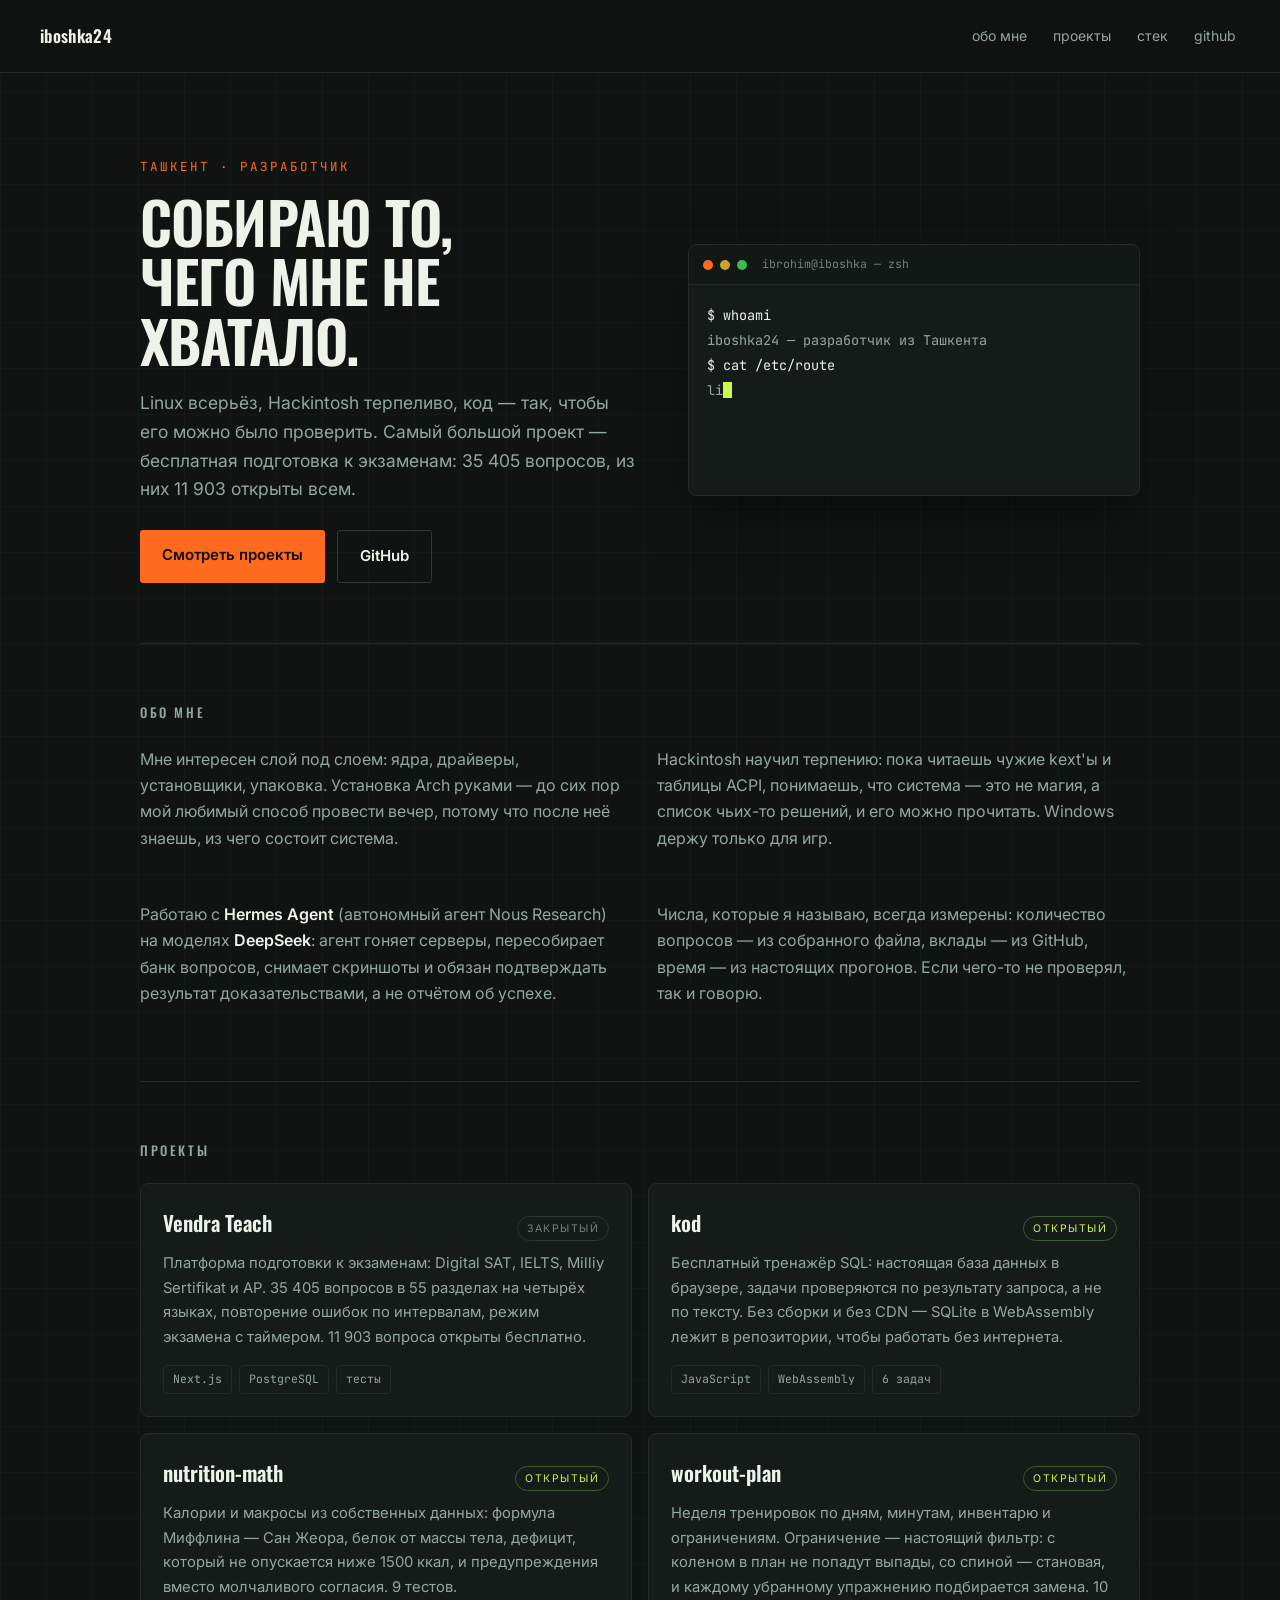
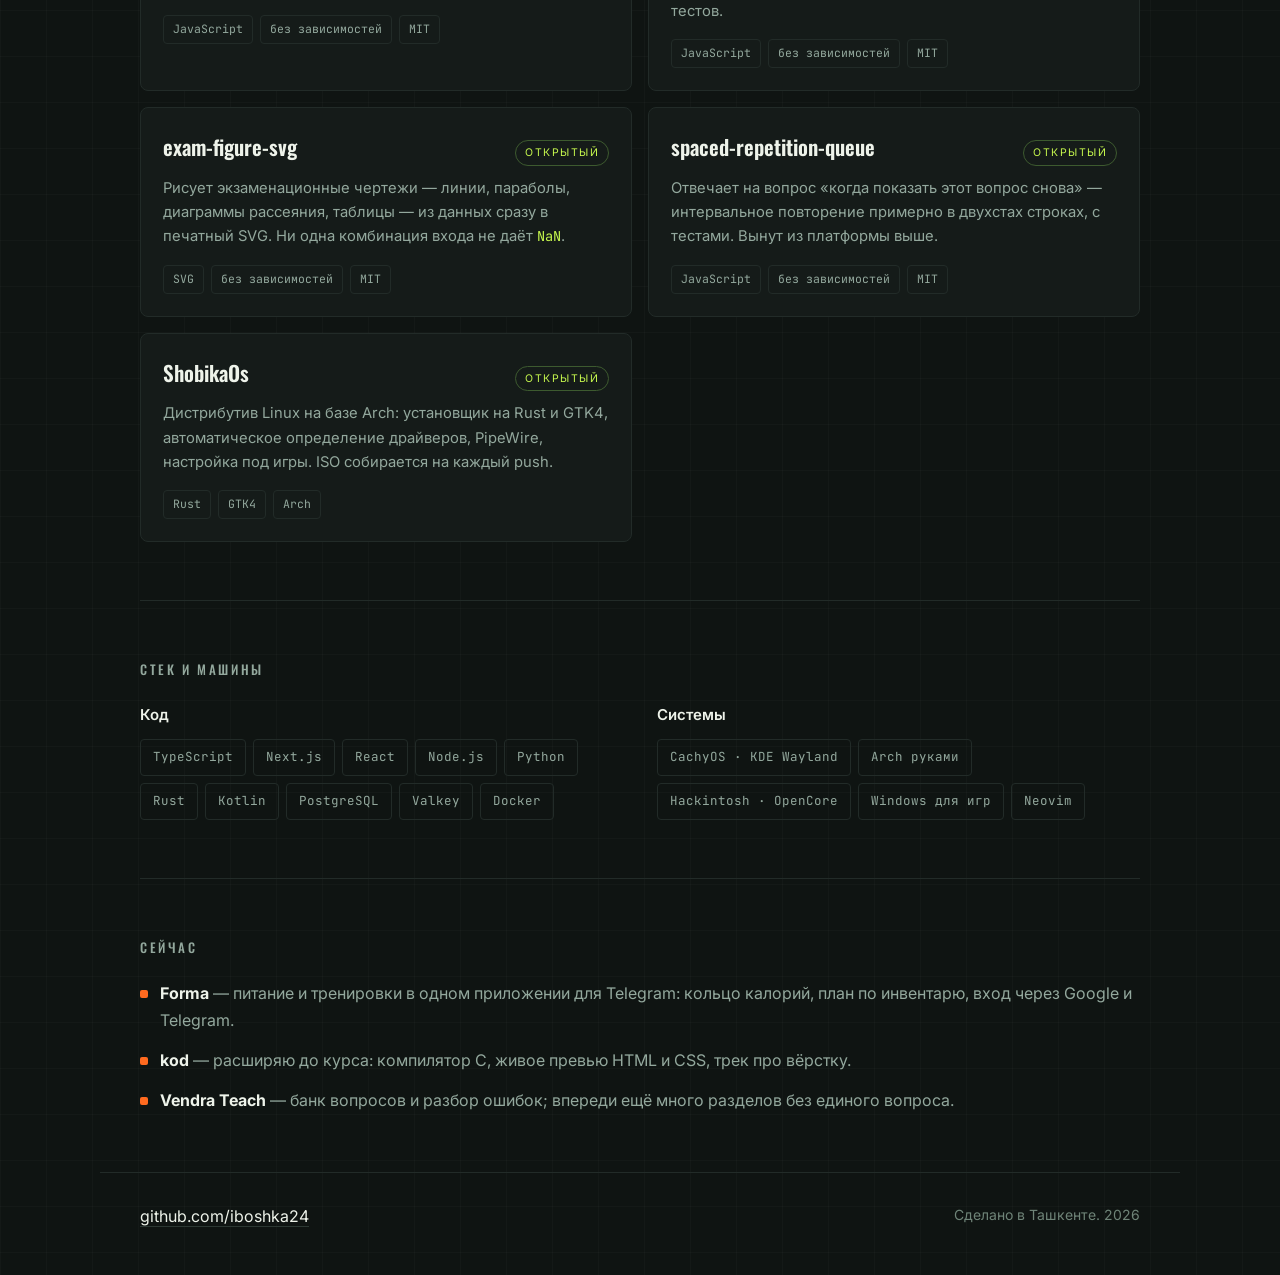
==== index.html @ 5a06afa7 "feat: сайт-портфолио — whoami, проекты, стек; тот же язык, что в профиле" ====
<!doctype html>
<html lang="ru">
<head>
<meta charset="utf-8" />
<meta name="viewport" content="width=device-width, initial-scale=1" />
<title>iboshka24 — разработчик, Ташкент</title>
<meta name="description" content="Разработчик из Ташкента: Linux, Hackintosh, инструменты и бесплатные сервисы для учёбы. Открытый исходный код." />
<meta name="theme-color" content="#0f1412" />
<link rel="preconnect" href="https://fonts.googleapis.com" />
<link rel="preconnect" href="https://fonts.gstatic.com" crossorigin />
<link href="https://fonts.googleapis.com/css2?family=Oswald:wght@500;600;700&family=Inter:wght@400;500;600&family=JetBrains+Mono:wght@400;500&display=swap" rel="stylesheet" />
<link rel="stylesheet" href="styles.css" />
<link rel="icon" href="data:image/svg+xml,%3Csvg xmlns='http://www.w3.org/2000/svg' viewBox='0 0 32 32'%3E%3Crect width='32' height='32' fill='%230f1412'/%3E%3Crect x='7' y='8' width='4' height='16' fill='%23ff6a1f'/%3E%3Crect x='14' y='8' width='11' height='4' fill='%23c7f94e'/%3E%3C/svg%3E" />
</head>
<body>

<header class="nav">
  <a class="mark" href="#top">iboshka24</a>
  <nav>
    <a href="#about">обо мне</a>
    <a href="#work">проекты</a>
    <a href="#stack">стек</a>
    <a href="https://github.com/iboshka24" rel="me noopener">github</a>
  </nav>
</header>

<main id="top">

  <section class="hero">
    <div class="hero-text">
      <p class="eyebrow">Ташкент · разработчик</p>
      <h1>Собираю то, <br />чего мне не хватало.</h1>
      <p class="lead">
        Linux всерьёз, Hackintosh терпеливо, код — так, чтобы его можно было проверить.
        Самый большой проект — бесплатная подготовка к экзаменам: 35 405 вопросов,
        из них 11 903 открыты всем.
      </p>
      <div class="hero-links">
        <a class="btn" href="#work">Смотреть проекты</a>
        <a class="btn ghost" href="https://github.com/iboshka24">GitHub</a>
      </div>
    </div>

    <div class="terminal" aria-hidden="true">
      <div class="term-bar"><i></i><i></i><i></i><span>ibrohim@iboshka — zsh</span></div>
      <pre id="typed"></pre>
    </div>
  </section>

  <section id="about" class="block">
    <h2 class="block-title">Обо мне</h2>
    <div class="two">
      <p>
        Мне интересен слой под слоем: ядра, драйверы, установщики, упаковка. Установка Arch
        руками — до сих пор мой любимый способ провести вечер, потому что после неё знаешь,
        из чего состоит система.
      </p>
      <p>
        Hackintosh научил терпению: пока читаешь чужие kext'ы и таблицы ACPI, понимаешь, что
        система — это не магия, а список чьих-то решений, и его можно прочитать. Windows
        держу только для игр.
      </p>
      <p>
        Работаю с <b>Hermes Agent</b> (автономный агент Nous Research) на моделях
        <b>DeepSeek</b>: агент гоняет серверы, пересобирает банк вопросов, снимает скриншоты
        и обязан подтверждать результат доказательствами, а не отчётом об успехе.
      </p>
      <p>
        Числа, которые я называю, всегда измерены: количество вопросов — из собранного файла,
        вклады — из GitHub, время — из настоящих прогонов. Если чего-то не проверял, так и
        говорю.
      </p>
    </div>
  </section>

  <section id="work" class="block">
    <h2 class="block-title">Проекты</h2>
    <div class="cards">

      <article class="card">
        <div class="card-head"><h3>Vendra Teach</h3><span class="tag">закрытый</span></div>
        <p>Платформа подготовки к экзаменам: Digital SAT, IELTS, Milliy Sertifikat и AP.
           35 405 вопросов в 55 разделах на четырёх языках, повторение ошибок по интервалам,
           режим экзамена с таймером. 11 903 вопроса открыты бесплатно.</p>
        <div class="chips"><span>Next.js</span><span>PostgreSQL</span><span>тесты</span></div>
      </article>

      <article class="card">
        <a class="card-head" href="https://github.com/iboshka24/kod"><h3>kod</h3><span class="tag accent">открытый</span></a>
        <p>Бесплатный тренажёр SQL: настоящая база данных в браузере, задачи проверяются
           по результату запроса, а не по тексту. Без сборки и без CDN — SQLite в WebAssembly
           лежит в репозитории, чтобы работать без интернета.</p>
        <div class="chips"><span>JavaScript</span><span>WebAssembly</span><span>6 задач</span></div>
      </article>

      <article class="card">
        <a class="card-head" href="https://github.com/iboshka24/nutrition-math"><h3>nutrition-math</h3><span class="tag accent">открытый</span></a>
        <p>Калории и макросы из собственных данных: формула Миффлина — Сан Жеора, белок
           от массы тела, дефицит, который не опускается ниже 1500 ккал, и предупреждения
           вместо молчаливого согласия. 9 тестов.</p>
        <div class="chips"><span>JavaScript</span><span>без зависимостей</span><span>MIT</span></div>
      </article>

      <article class="card">
        <a class="card-head" href="https://github.com/iboshka24/workout-plan"><h3>workout-plan</h3><span class="tag accent">открытый</span></a>
        <p>Неделя тренировок по дням, минутам, инвентарю и ограничениям. Ограничение —
           настоящий фильтр: с коленом в план не попадут выпады, со спиной — становая,
           и каждому убранному упражнению подбирается замена. 10 тестов.</p>
        <div class="chips"><span>JavaScript</span><span>без зависимостей</span><span>MIT</span></div>
      </article>

      <article class="card">
        <a class="card-head" href="https://github.com/iboshka24/exam-figure-svg"><h3>exam-figure-svg</h3><span class="tag accent">открытый</span></a>
        <p>Рисует экзаменационные чертежи — линии, параболы, диаграммы рассеяния, таблицы —
           из данных сразу в печатный SVG. Ни одна комбинация входа не даёт <code>NaN</code>.</p>
        <div class="chips"><span>SVG</span><span>без зависимостей</span><span>MIT</span></div>
      </article>

      <article class="card">
        <a class="card-head" href="https://github.com/iboshka24/spaced-repetition-queue"><h3>spaced-repetition-queue</h3><span class="tag accent">открытый</span></a>
        <p>Отвечает на вопрос «когда показать этот вопрос снова» — интервальное повторение
           примерно в двухстах строках, с тестами. Вынут из платформы выше.</p>
        <div class="chips"><span>JavaScript</span><span>без зависимостей</span><span>MIT</span></div>
      </article>

      <article class="card">
        <a class="card-head" href="https://github.com/iboshka24/ShobikaOs"><h3>ShobikaOs</h3><span class="tag accent">открытый</span></a>
        <p>Дистрибутив Linux на базе Arch: установщик на Rust и GTK4, автоматическое определение
           драйверов, PipeWire, настройка под игры. ISO собирается на каждый push.</p>
        <div class="chips"><span>Rust</span><span>GTK4</span><span>Arch</span></div>
      </article>

    </div>
  </section>

  <section id="stack" class="block">
    <h2 class="block-title">Стек и машины</h2>
    <div class="two">
      <div>
        <h3 class="mini">Код</h3>
        <div class="chips big">
          <span>TypeScript</span><span>Next.js</span><span>React</span><span>Node.js</span>
          <span>Python</span><span>Rust</span><span>Kotlin</span><span>PostgreSQL</span>
          <span>Valkey</span><span>Docker</span>
        </div>
      </div>
      <div>
        <h3 class="mini">Системы</h3>
        <div class="chips big">
          <span>CachyOS · KDE Wayland</span><span>Arch руками</span><span>Hackintosh · OpenCore</span>
          <span>Windows для игр</span><span>Neovim</span>
        </div>
      </div>
    </div>
  </section>

  <section class="block">
    <h2 class="block-title">Сейчас</h2>
    <ul class="now">
      <li><b>Forma</b> — питание и тренировки в одном приложении для Telegram: кольцо калорий, план по инвентарю, вход через Google и Telegram.</li>
      <li><b>kod</b> — расширяю до курса: компилятор C, живое превью HTML и CSS, трек про вёрстку.</li>
      <li><b>Vendra Teach</b> — банк вопросов и разбор ошибок; впереди ещё много разделов без единого вопроса.</li>
    </ul>
  </section>

</main>

<footer class="foot">
  <div>
    <a href="https://github.com/iboshka24">github.com/iboshka24</a>
  </div>
  <div class="dim">Сделано в Ташкенте. <span id="year"></span></div>
</footer>

<script src="app.js"></script>
</body>
</html>
---- styles.css ----
/* Тот же язык, что и в профиле: графит, оранжевый, лайм. */
:root {
  --bg: #0f1412; --panel: #151b19; --line: #222b28; --line-soft: #2c3833;
  --fg: #eef3ea; --dim: #93a89d; --faint: #6f8478;
  --orange: #ff6a1f; --lime: #c7f94e; --mint: #5ce1c6;
  --max: 1080px;
}
* { box-sizing: border-box; }
html { scroll-behavior: smooth; }
body {
  margin: 0; background: var(--bg); color: var(--fg);
  font: 16px/1.65 "Inter", -apple-system, "Segoe UI", system-ui, sans-serif;
  -webkit-font-smoothing: antialiased;
  background-image:
    linear-gradient(rgba(255,255,255,.018) 1px, transparent 1px),
    linear-gradient(90deg, rgba(255,255,255,.018) 1px, transparent 1px);
  background-size: 46px 46px;
}
a { color: inherit; }
code { font-family: "JetBrains Mono", ui-monospace, monospace; color: var(--lime); font-size: .92em; }

.nav { position: sticky; top: 0; z-index: 10; display: flex; align-items: center; justify-content: space-between;
       gap: 16px; padding: 14px clamp(16px, 5vw, 40px); background: rgba(15,20,18,.82);
       backdrop-filter: blur(12px); border-bottom: 1px solid var(--line); }
.mark { font-family: "Oswald", sans-serif; font-weight: 600; letter-spacing: .02em; text-decoration: none; font-size: 17px;
        display: inline-flex; align-items: center; min-height: 44px; }
.nav nav { display: flex; gap: 18px; flex-wrap: wrap; }
.nav nav a { color: var(--dim); text-decoration: none; font-size: 14px; display: inline-flex; align-items: center;
            min-height: 44px; padding: 0 4px; }
.nav nav a:hover { color: var(--lime); }

main { max-width: var(--max); margin: 0 auto; padding: 0 clamp(16px, 5vw, 40px); }

.hero { display: grid; gap: 34px; padding: clamp(40px, 8vw, 84px) 0 clamp(30px, 6vw, 60px); }
@media (min-width: 900px) { .hero { grid-template-columns: 1.05fr .95fr; align-items: center; gap: 48px; } }
.eyebrow { color: var(--orange); font-size: 12.5px; letter-spacing: .16em; text-transform: uppercase;
           font-family: "JetBrains Mono", monospace; margin: 0 0 14px; }
h1 { font-family: "Oswald", sans-serif; font-size: clamp(34px, 7vw, 58px); line-height: 1.03;
     font-weight: 600; letter-spacing: -.015em; margin: 0 0 18px; text-transform: uppercase; }
.lead { color: var(--dim); font-size: clamp(15.5px, 2.4vw, 17.5px); max-width: 46ch; margin: 0 0 26px; }
.hero-links { display: flex; gap: 12px; flex-wrap: wrap; }
.btn { display: inline-block; text-decoration: none; font-weight: 600; font-size: 15px; padding: 13px 22px;
       border-radius: 3px; background: var(--orange); color: #12100e; min-height: 46px; }
.btn.ghost { background: transparent; color: var(--fg); border: 1px solid var(--line-soft); }
.btn:hover { transform: translateY(-1px); }

.terminal { background: var(--panel); border: 1px solid var(--line); border-radius: 8px; overflow: hidden;
            box-shadow: 0 18px 50px rgba(0,0,0,.45); }
.term-bar { display: flex; align-items: center; gap: 7px; padding: 10px 14px; background: #121816;
            border-bottom: 1px solid var(--line); }
.term-bar i { width: 10px; height: 10px; border-radius: 50%; background: #2f3a36; }
.term-bar i:first-child { background: var(--orange); }
.term-bar i:nth-child(2) { background: #c9a227; }
.term-bar i:nth-child(3) { background: #3fb950; }
.term-bar span { margin-left: 8px; color: var(--faint); font-family: "JetBrains Mono", monospace; font-size: 11.5px; }
#typed { margin: 0; padding: 18px; font-family: "JetBrains Mono", monospace; font-size: 13.5px;
         line-height: 1.85; color: var(--lime); white-space: pre-wrap; min-height: 210px; }
#typed .cmd { color: var(--fg); }
#typed .out { color: var(--dim); }
.caret { display: inline-block; width: 9px; height: 16px; background: var(--lime); vertical-align: -3px;
         animation: blink 1.05s steps(1) infinite; }
@keyframes blink { 50% { opacity: 0 } }

.block { padding: clamp(34px, 6vw, 58px) 0; border-top: 1px solid var(--line); }
.block-title { font-family: "Oswald", sans-serif; font-size: 13px; letter-spacing: .2em; text-transform: uppercase;
               color: var(--dim); font-weight: 500; margin: 0 0 22px; }
.two { display: grid; gap: 22px; }
@media (min-width: 820px) { .two { grid-template-columns: 1fr 1fr; gap: 34px; } }
.two p { color: var(--dim); margin: 0 0 16px; }
.two p b { color: var(--fg); font-weight: 600; }
.mini { font-size: 15px; font-weight: 600; margin: 0 0 12px; }

.cards { display: grid; gap: 16px; }
@media (min-width: 820px) { .cards { grid-template-columns: 1fr 1fr; } }
.card { background: var(--panel); border: 1px solid var(--line); border-radius: 8px; padding: 22px;
        transition: border-color .2s, transform .2s; }
.card:hover { border-color: var(--line-soft); transform: translateY(-2px); }
.card-head { display: flex; align-items: baseline; justify-content: space-between; gap: 12px;
             text-decoration: none; margin-bottom: 10px; }
.card-head h3 { font-family: "Oswald", sans-serif; font-size: 21px; font-weight: 600; margin: 0; }
a.card-head:hover h3 { color: var(--lime); }
.tag { font-size: 10.5px; letter-spacing: .14em; text-transform: uppercase; color: var(--faint);
       border: 1px solid var(--line-soft); border-radius: 999px; padding: 3px 9px; white-space: nowrap; }
.tag.accent { color: var(--lime); border-color: #3d5a2f; }
.card p { color: var(--dim); font-size: 14.8px; margin: 0 0 16px; }
.chips { display: flex; gap: 7px; flex-wrap: wrap; }
.chips span { font-family: "JetBrains Mono", monospace; font-size: 11.5px; color: var(--dim);
              border: 1px solid var(--line); border-radius: 4px; padding: 4px 9px; }
.chips.big span { font-size: 12.5px; padding: 7px 12px; }

.now { list-style: none; padding: 0; margin: 0; display: grid; gap: 14px; }
.now li { color: var(--dim); padding-left: 20px; position: relative; }
.now li::before { content: ""; position: absolute; left: 0; top: 10px; width: 8px; height: 8px;
                  background: var(--orange); border-radius: 2px; }
.now b { color: var(--fg); }

.foot { max-width: var(--max); margin: 0 auto; padding: 30px clamp(16px, 5vw, 40px) 46px;
        display: flex; justify-content: space-between; gap: 16px; flex-wrap: wrap;
        border-top: 1px solid var(--line); }
.foot a { color: var(--fg); text-decoration: none; border-bottom: 1px solid var(--line-soft); }
.foot a:hover { color: var(--lime); border-color: var(--lime); }
.dim { color: var(--faint); font-size: 14px; }

.reveal { opacity: 0; transform: translateY(14px); transition: opacity .6s ease, transform .6s ease; }
.reveal.on { opacity: 1; transform: none; }
@media (prefers-reduced-motion: reduce) { * { animation: none !important; transition: none !important; }
  .reveal { opacity: 1; transform: none; } }
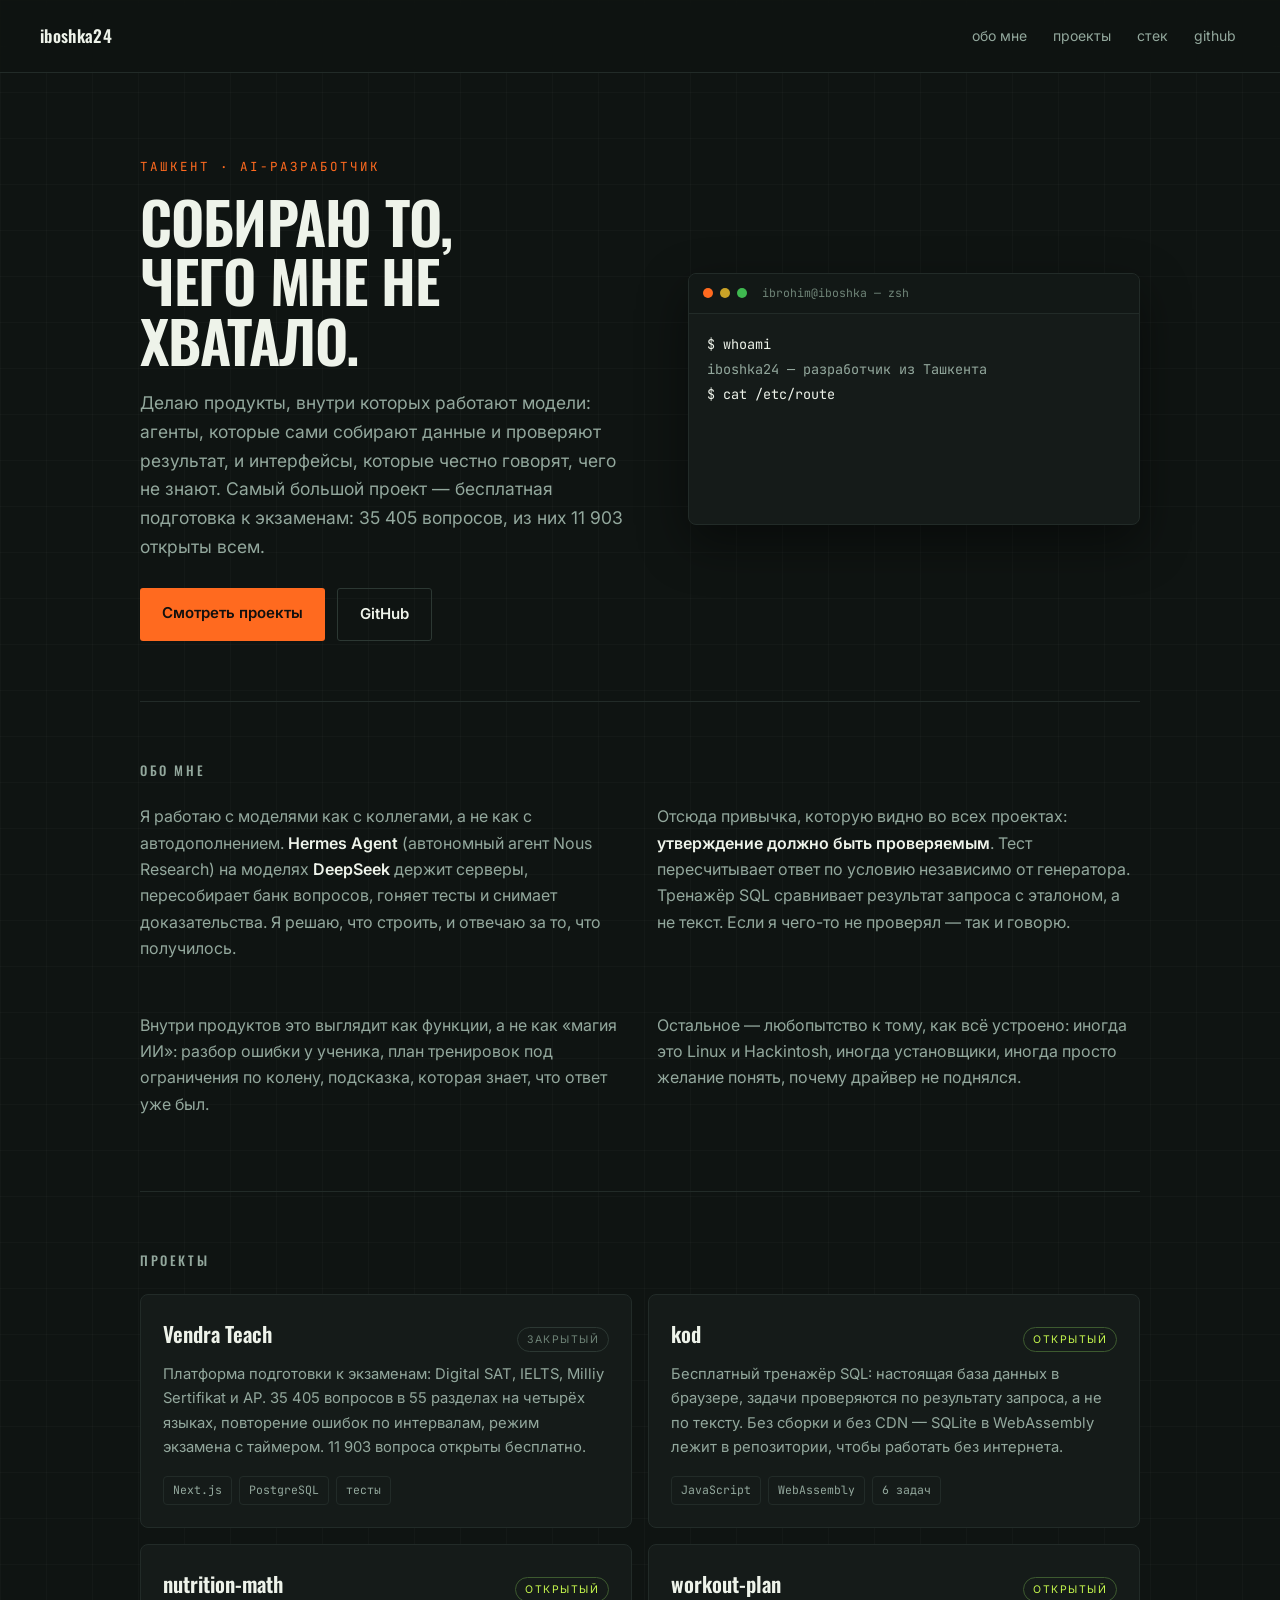
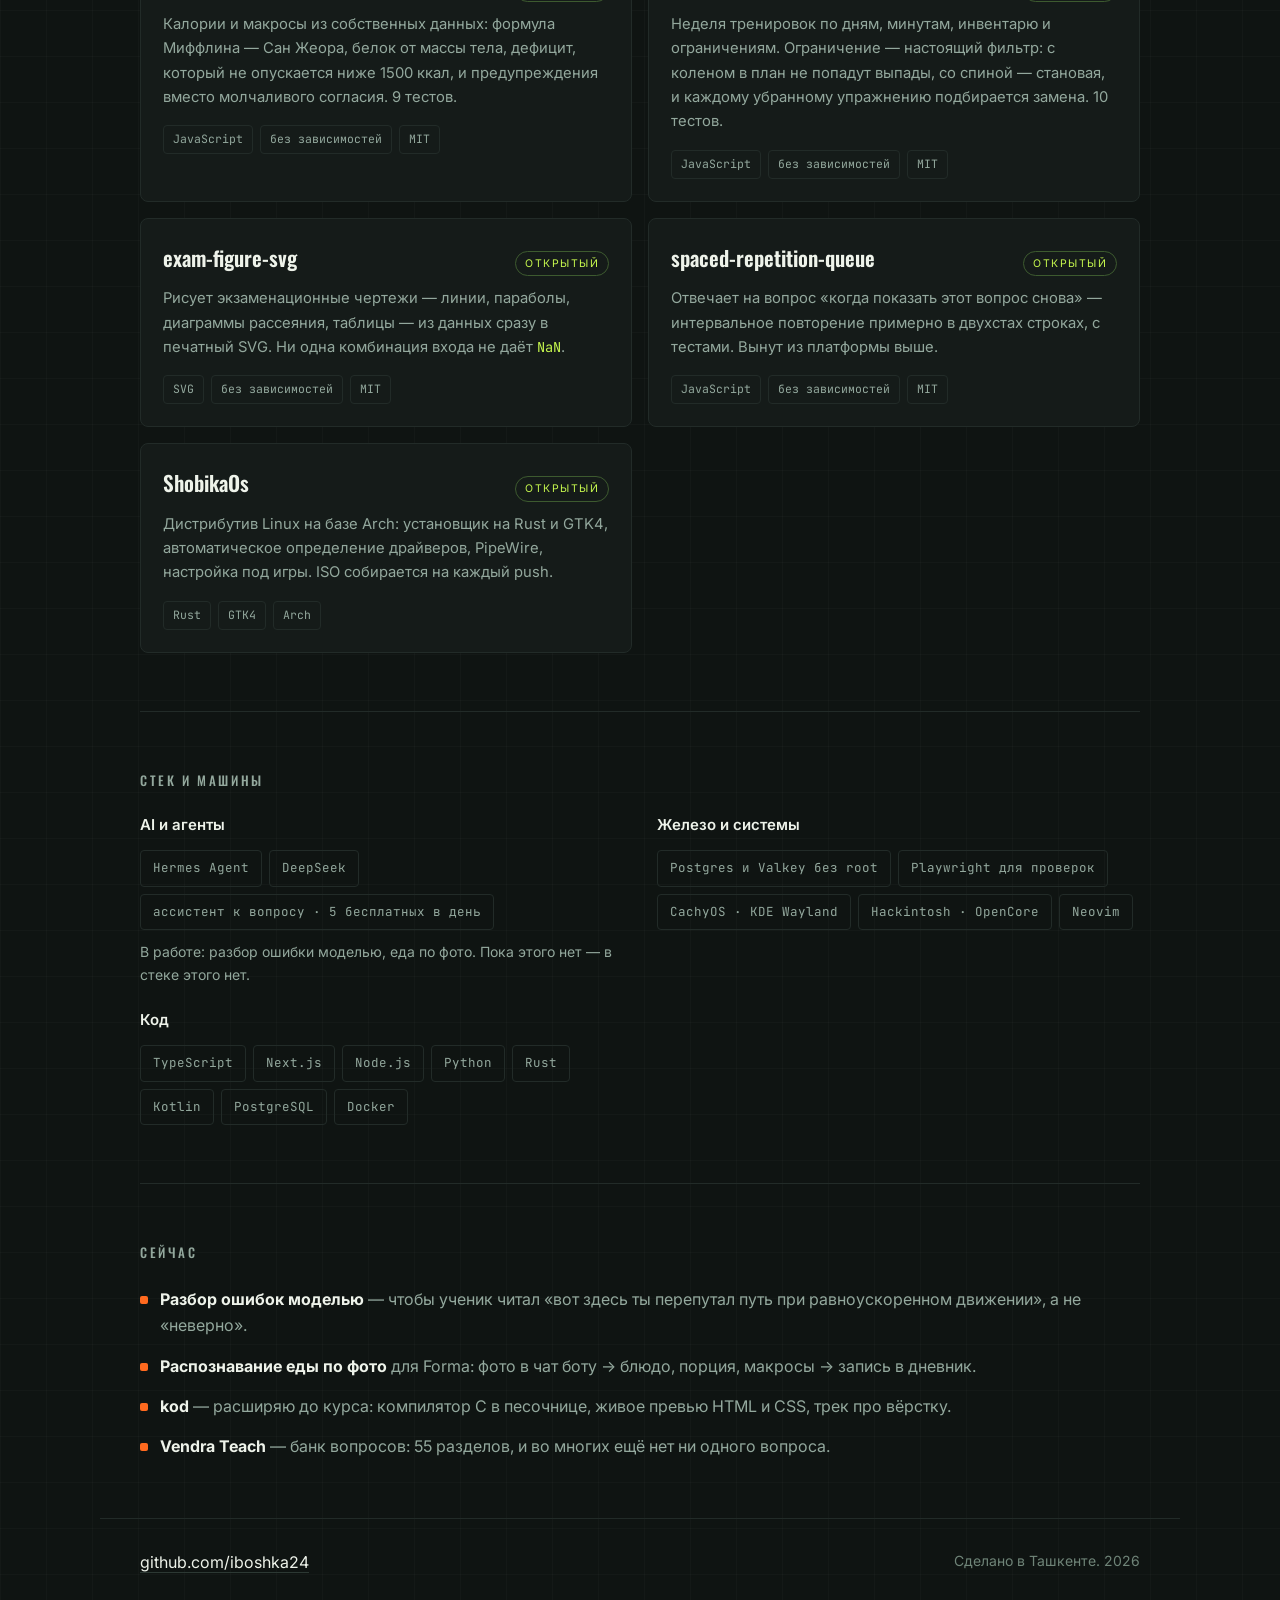
==== commit 08b1be38: "feat: акцент на AI-разработке, Linux — упоминание, а не тема" ====
--- a/index.html
+++ b/index.html
@@ -4,7 +4,7 @@
 <meta charset="utf-8" />
 <meta name="viewport" content="width=device-width, initial-scale=1" />
 <title>iboshka24 — разработчик, Ташкент</title>
-<meta name="description" content="Разработчик из Ташкента: Linux, Hackintosh, инструменты и бесплатные сервисы для учёбы. Открытый исходный код." />
+<meta name="description" content="AI-разработчик из Ташкента: продукты с моделями внутри, проверяемый код и бесплатные сервисы для учёбы. Открытый исходный код." />
 <meta name="theme-color" content="#0f1412" />
 <link rel="preconnect" href="https://fonts.googleapis.com" />
 <link rel="preconnect" href="https://fonts.gstatic.com" crossorigin />
@@ -28,10 +28,11 @@
 
   <section class="hero">
     <div class="hero-text">
-      <p class="eyebrow">Ташкент · разработчик</p>
+      <p class="eyebrow">Ташкент · AI-разработчик</p>
       <h1>Собираю то, <br />чего мне не хватало.</h1>
       <p class="lead">
-        Linux всерьёз, Hackintosh терпеливо, код — так, чтобы его можно было проверить.
+        Делаю продукты, внутри которых работают модели: агенты, которые сами собирают данные
+        и проверяют результат, и интерфейсы, которые честно говорят, чего не знают.
         Самый большой проект — бесплатная подготовка к экзаменам: 35 405 вопросов,
         из них 11 903 открыты всем.
       </p>
@@ -51,24 +52,24 @@
     <h2 class="block-title">Обо мне</h2>
     <div class="two">
       <p>
-        Мне интересен слой под слоем: ядра, драйверы, установщики, упаковка. Установка Arch
-        руками — до сих пор мой любимый способ провести вечер, потому что после неё знаешь,
-        из чего состоит система.
+        Я работаю с моделями как с коллегами, а не как с автодополнением. <b>Hermes Agent</b>
+        (автономный агент Nous Research) на моделях <b>DeepSeek</b> держит серверы, пересобирает
+        банк вопросов, гоняет тесты и снимает доказательства. Я решаю, что строить, и отвечаю
+        за то, что получилось.
       </p>
       <p>
-        Hackintosh научил терпению: пока читаешь чужие kext'ы и таблицы ACPI, понимаешь, что
-        система — это не магия, а список чьих-то решений, и его можно прочитать. Windows
-        держу только для игр.
+        Отсюда привычка, которую видно во всех проектах: <b>утверждение должно быть проверяемым</b>.
+        Тест пересчитывает ответ по условию независимо от генератора. Тренажёр SQL сравнивает
+        результат запроса с эталоном, а не текст. Если я чего-то не проверял — так и говорю.
       </p>
       <p>
-        Работаю с <b>Hermes Agent</b> (автономный агент Nous Research) на моделях
-        <b>DeepSeek</b>: агент гоняет серверы, пересобирает банк вопросов, снимает скриншоты
-        и обязан подтверждать результат доказательствами, а не отчётом об успехе.
+        Внутри продуктов это выглядит как функции, а не как «магия ИИ»: разбор ошибки у
+        ученика, план тренировок под ограничения по колену, подсказка, которая знает, что
+        ответ уже был.
       </p>
       <p>
-        Числа, которые я называю, всегда измерены: количество вопросов — из собранного файла,
-        вклады — из GitHub, время — из настоящих прогонов. Если чего-то не проверял, так и
-        говорю.
+        Остальное — любопытство к тому, как всё устроено: иногда это Linux и Hackintosh,
+        иногда установщики, иногда просто желание понять, почему драйвер не поднялся.
       </p>
     </div>
   </section>
@@ -137,18 +138,25 @@
     <h2 class="block-title">Стек и машины</h2>
     <div class="two">
       <div>
-        <h3 class="mini">Код</h3>
+        <h3 class="mini">AI и агенты</h3>
         <div class="chips big">
-          <span>TypeScript</span><span>Next.js</span><span>React</span><span>Node.js</span>
-          <span>Python</span><span>Rust</span><span>Kotlin</span><span>PostgreSQL</span>
-          <span>Valkey</span><span>Docker</span>
+          <span>Hermes Agent</span><span>DeepSeek</span>
+          <span>ассистент к вопросу · 5 бесплатных в день</span>
+        </div>
+        <p class="mini dim" style="margin-top:10px;font-weight:400">
+          В работе: разбор ошибки моделью, еда по фото. Пока этого нет — в стеке этого нет.
+        </p>
+        <h3 class="mini" style="margin-top:22px">Код</h3>
+        <div class="chips big">
+          <span>TypeScript</span><span>Next.js</span><span>Node.js</span><span>Python</span>
+          <span>Rust</span><span>Kotlin</span><span>PostgreSQL</span><span>Docker</span>
         </div>
       </div>
       <div>
-        <h3 class="mini">Системы</h3>
+        <h3 class="mini">Железо и системы</h3>
         <div class="chips big">
-          <span>CachyOS · KDE Wayland</span><span>Arch руками</span><span>Hackintosh · OpenCore</span>
-          <span>Windows для игр</span><span>Neovim</span>
+          <span>Postgres и Valkey без root</span><span>Playwright для проверок</span>
+          <span>CachyOS · KDE Wayland</span><span>Hackintosh · OpenCore</span><span>Neovim</span>
         </div>
       </div>
     </div>
@@ -157,9 +165,10 @@
   <section class="block">
     <h2 class="block-title">Сейчас</h2>
     <ul class="now">
-      <li><b>Forma</b> — питание и тренировки в одном приложении для Telegram: кольцо калорий, план по инвентарю, вход через Google и Telegram.</li>
-      <li><b>kod</b> — расширяю до курса: компилятор C, живое превью HTML и CSS, трек про вёрстку.</li>
-      <li><b>Vendra Teach</b> — банк вопросов и разбор ошибок; впереди ещё много разделов без единого вопроса.</li>
+      <li><b>Разбор ошибок моделью</b> — чтобы ученик читал «вот здесь ты перепутал путь при равноускоренном движении», а не «неверно».</li>
+      <li><b>Распознавание еды по фото</b> для Forma: фото в чат боту → блюдо, порция, макросы → запись в дневник.</li>
+      <li><b>kod</b> — расширяю до курса: компилятор C в песочнице, живое превью HTML и CSS, трек про вёрстку.</li>
+      <li><b>Vendra Teach</b> — банк вопросов: 55 разделов, и во многих ещё нет ни одного вопроса.</li>
     </ul>
   </section>
 
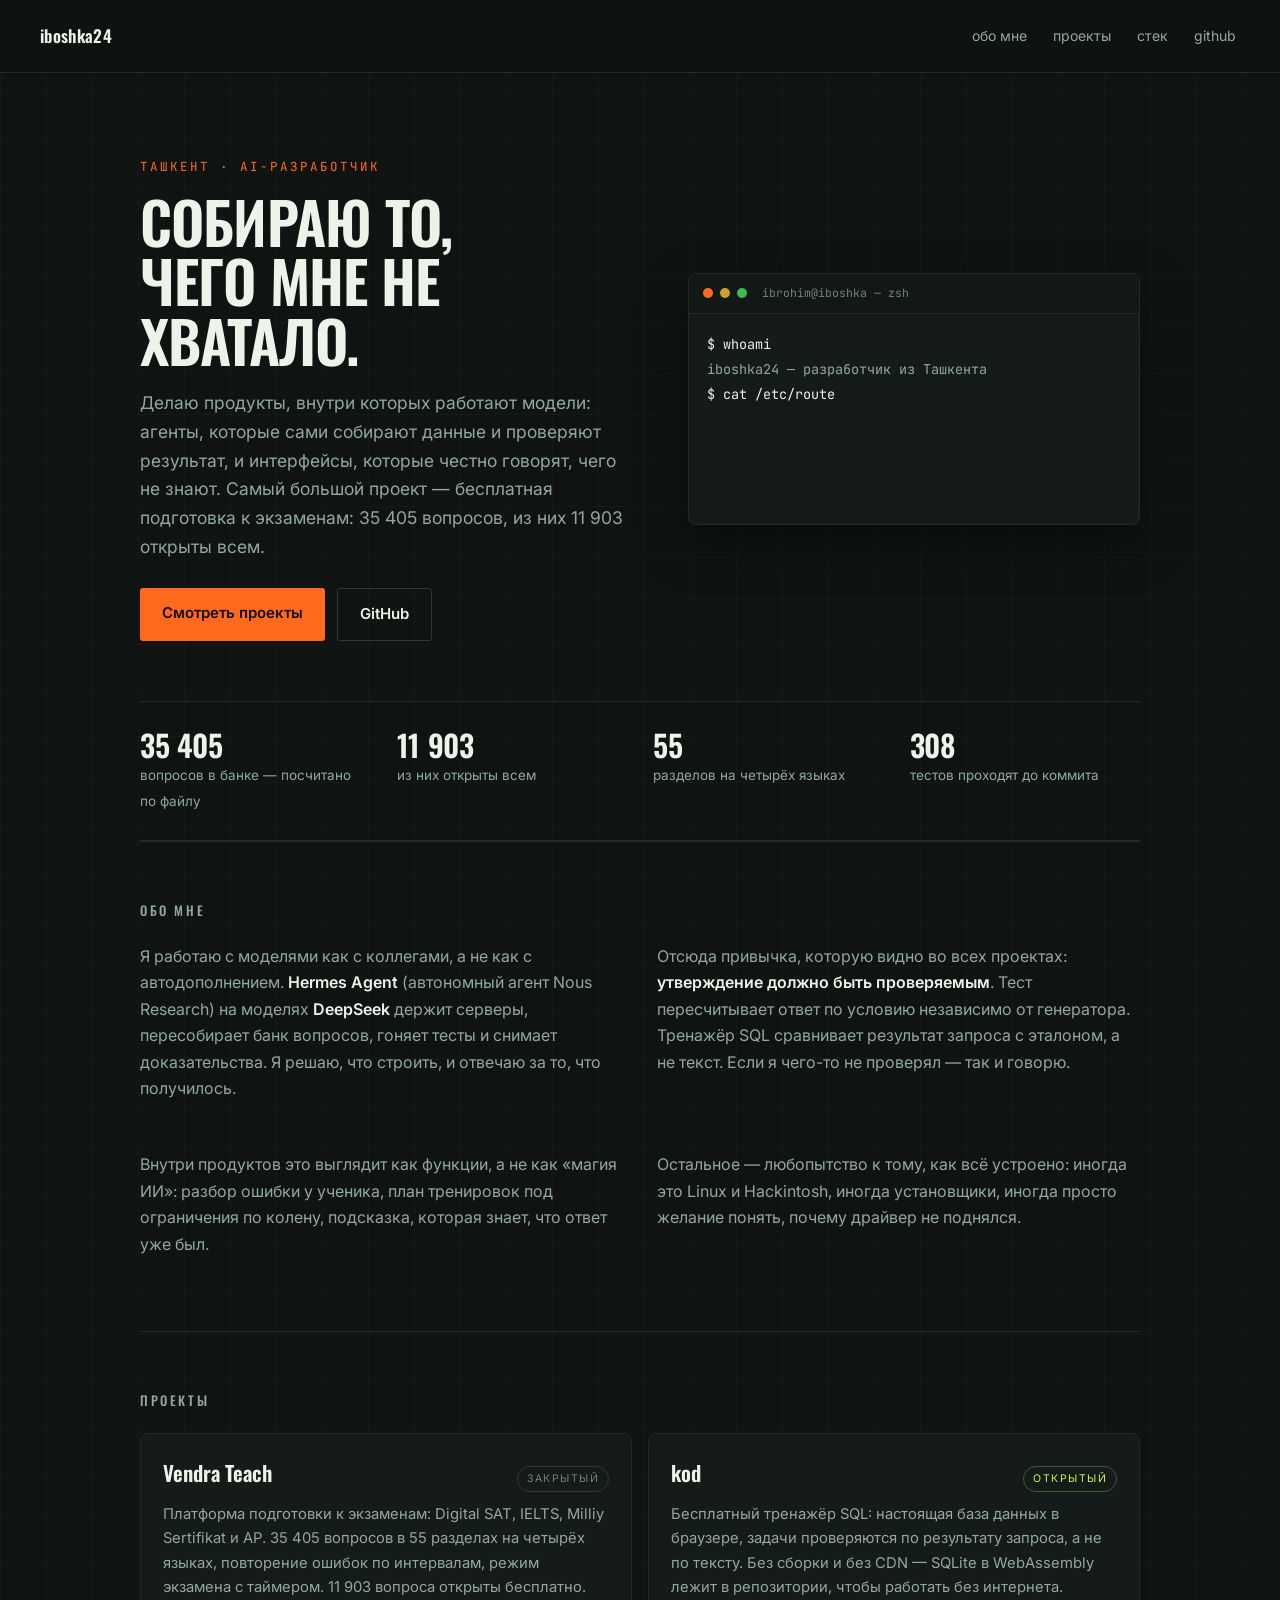
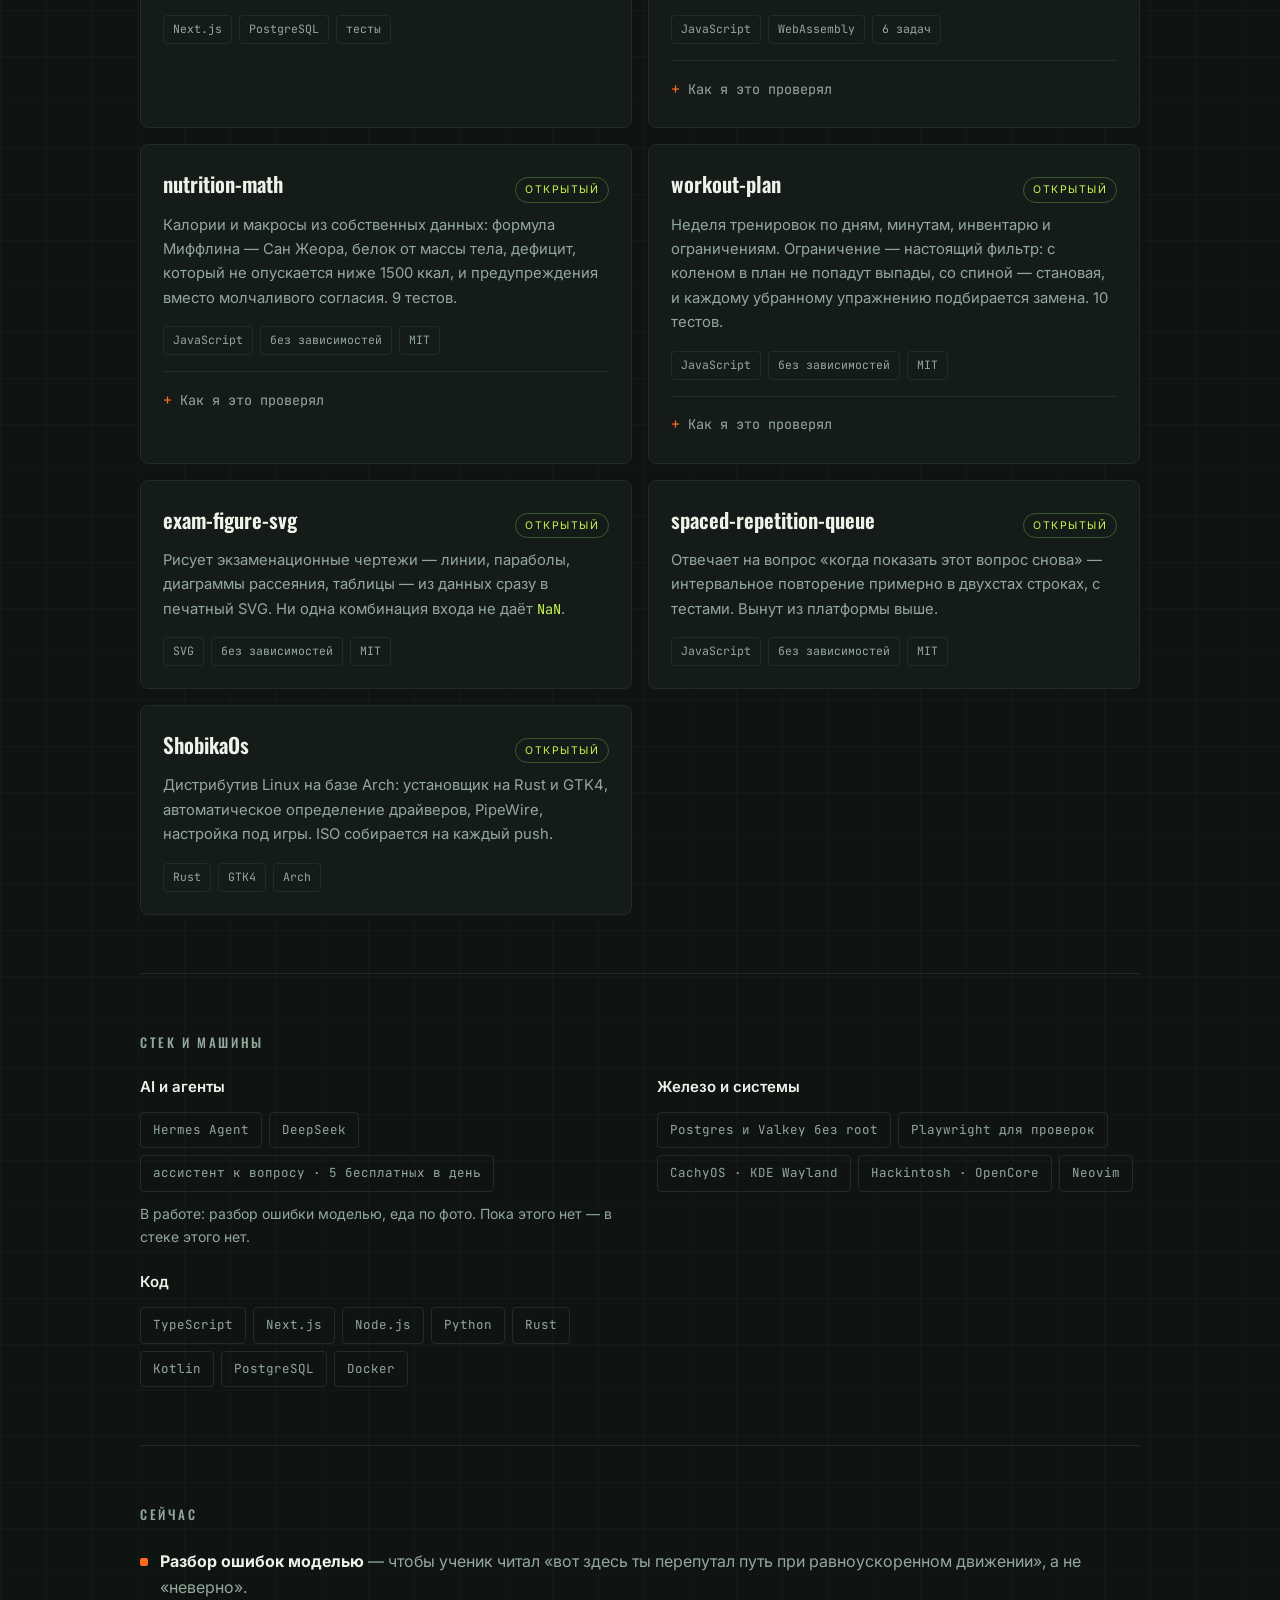
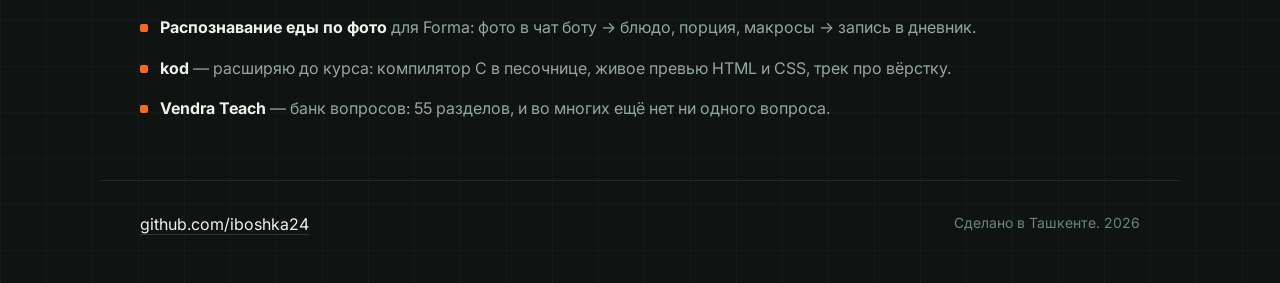
==== commit 5df516d9: "feat(site): превью для соцсетей, блок проверяемых чисел, подробности в карточках, доступность и 404" ====
--- a/index.html
+++ b/index.html
@@ -3,8 +3,22 @@
 <head>
 <meta charset="utf-8" />
 <meta name="viewport" content="width=device-width, initial-scale=1" />
-<title>iboshka24 — разработчик, Ташкент</title>
+<title>iboshka24 — AI-разработчик из Ташкента</title>
 <meta name="description" content="AI-разработчик из Ташкента: продукты с моделями внутри, проверяемый код и бесплатные сервисы для учёбы. Открытый исходный код." />
+<link rel="canonical" href="https://iboshka24.vercel.app/" />
+<meta property="og:type" content="website" />
+<meta property="og:site_name" content="iboshka24" />
+<meta property="og:title" content="iboshka24 — продукты с моделями внутри" />
+<meta property="og:description" content="AI-разработчик из Ташкента. 35 405 вопросов в банке, из них 11 903 открыты всем. Открытый исходный код." />
+<meta property="og:url" content="https://iboshka24.vercel.app/" />
+<meta property="og:image" content="https://iboshka24.vercel.app/og.png" />
+<meta property="og:image:width" content="1200" />
+<meta property="og:image:height" content="630" />
+<meta property="og:locale" content="ru_RU" />
+<meta name="twitter:card" content="summary_large_image" />
+<meta name="twitter:title" content="iboshka24 — продукты с моделями внутри" />
+<meta name="twitter:description" content="AI-разработчик из Ташкента. 35 405 вопросов, 11 903 бесплатно." />
+<meta name="twitter:image" content="https://iboshka24.vercel.app/og.png" />
 <meta name="theme-color" content="#0f1412" />
 <link rel="preconnect" href="https://fonts.googleapis.com" />
 <link rel="preconnect" href="https://fonts.gstatic.com" crossorigin />
@@ -13,6 +27,9 @@
 <link rel="icon" href="data:image/svg+xml,%3Csvg xmlns='http://www.w3.org/2000/svg' viewBox='0 0 32 32'%3E%3Crect width='32' height='32' fill='%230f1412'/%3E%3Crect x='7' y='8' width='4' height='16' fill='%23ff6a1f'/%3E%3Crect x='14' y='8' width='11' height='4' fill='%23c7f94e'/%3E%3C/svg%3E" />
 </head>
 <body>
+
+<a class="skip" href="#top">Перейти к содержимому</a>
+<div class="progress" id="progress" aria-hidden="true"></div>
 
 <header class="nav">
   <a class="mark" href="#top">iboshka24</a>
@@ -48,6 +65,13 @@
     </div>
   </section>
 
+  <section class="proof" aria-label="Числа, которые можно проверить">
+    <div class="proof-item"><b>35 405</b><span>вопросов в банке — посчитано по файлу</span></div>
+    <div class="proof-item"><b>11 903</b><span>из них открыты всем</span></div>
+    <div class="proof-item"><b>55</b><span>разделов на четырёх языках</span></div>
+    <div class="proof-item"><b>308</b><span>тестов проходят до коммита</span></div>
+  </section>
+
   <section id="about" class="block">
     <h2 class="block-title">Обо мне</h2>
     <div class="two">
@@ -92,6 +116,13 @@
            по результату запроса, а не по тексту. Без сборки и без CDN — SQLite в WebAssembly
            лежит в репозитории, чтобы работать без интернета.</p>
         <div class="chips"><span>JavaScript</span><span>WebAssembly</span><span>6 задач</span></div>
+        <details>
+          <summary>Как я это проверял</summary>
+          <p>Гонял в настоящем браузере: верный запрос отвечает «Пройдено. Строк 8, колонок 2»,
+             неверный — отказ, <code>HAVING</code> и <code>JOIN</code> проходят, синтаксическая ошибка
+             объясняется словами. SQLite лежит в репозитории, потому что с CDN тренажёр ломается
+             без интернета, а без интернета он и нужен.</p>
+        </details>
       </article>
 
       <article class="card">
@@ -100,6 +131,12 @@
            от массы тела, дефицит, который не опускается ниже 1500 ккал, и предупреждения
            вместо молчаливого согласия. 9 тестов.</p>
         <div class="chips"><span>JavaScript</span><span>без зависимостей</span><span>MIT</span></div>
+        <details>
+          <summary>Как я это проверял</summary>
+          <p>Формула Миффлина — Сан Жеора, белок 1,6–2,0 г на кг, дефицит не глубже 1% массы тела
+             в неделю. Три теста сначала падали — оказалось, ожидания в них были завышены;
+             я поправил тесты, а не код, и объяснил в коммите, почему.</p>
+        </details>
       </article>
 
       <article class="card">
@@ -108,6 +145,12 @@
            настоящий фильтр: с коленом в план не попадут выпады, со спиной — становая,
            и каждому убранному упражнению подбирается замена. 10 тестов.</p>
         <div class="chips"><span>JavaScript</span><span>без зависимостей</span><span>MIT</span></div>
+        <details>
+          <summary>Как я это проверял</summary>
+          <p>Тесты проверяют не «план не пустой», а суть: выпадов с больным коленом в плане нет,
+             день при этом не остаётся пустым, а замена идёт на ту же группу мышц. Приложение
+             <b>Forma</b> для Telegram использует этот же движок — там фильтр работает вживую.</p>
+        </details>
       </article>
 
       <article class="card">
--- a/styles.css
+++ b/styles.css
@@ -101,6 +101,37 @@
 .foot a:hover { color: var(--lime); border-color: var(--lime); }
 .dim { color: var(--faint); font-size: 14px; }
 
+/* доступность: видимая рамка фокуса только для клавиатуры */
+a:focus-visible, summary:focus-visible, .btn:focus-visible {
+  outline: 2px solid var(--lime); outline-offset: 3px; border-radius: 2px;
+}
+.skip { position: absolute; left: -9999px; top: 0; background: var(--lime); color: #12100e;
+        padding: 12px 18px; z-index: 50; font-weight: 600; text-decoration: none; }
+.skip:focus { left: 12px; top: 12px; }
+
+/* полоса прокрутки: показывает, сколько прочитано */
+.progress { position: fixed; top: 0; left: 0; height: 2px; width: 0; background: var(--orange);
+            z-index: 20; transition: width .1s linear; }
+
+/* числа, которые можно проверить */
+.proof { display: grid; gap: 18px; padding: 26px 0; border-top: 1px solid var(--line);
+         border-bottom: 1px solid var(--line); }
+@media (min-width: 700px) { .proof { grid-template-columns: repeat(4, 1fr); gap: 26px; } }
+.proof-item b { display: block; font-family: "Oswald", sans-serif; font-size: 30px; font-weight: 600;
+                letter-spacing: -.01em; line-height: 1.1; }
+.proof-item span { font-size: 13.5px; color: var(--dim); }
+
+/* подробности в карточках */
+details { margin-top: 16px; border-top: 1px solid var(--line); padding-top: 12px; }
+summary { cursor: pointer; color: var(--dim); font-size: 13.5px;
+          font-family: "JetBrains Mono", monospace; list-style: none; min-height: 32px;
+          display: flex; align-items: center; gap: 8px; }
+summary::-webkit-details-marker { display: none; }
+summary::before { content: "+"; color: var(--orange); font-size: 15px; }
+details[open] summary::before { content: "−"; }
+details p { margin: 10px 0 0; font-size: 14.2px; color: var(--dim); }
+details p b { color: var(--fg); }
+
 .reveal { opacity: 0; transform: translateY(14px); transition: opacity .6s ease, transform .6s ease; }
 .reveal.on { opacity: 1; transform: none; }
 @media (prefers-reduced-motion: reduce) { * { animation: none !important; transition: none !important; }
